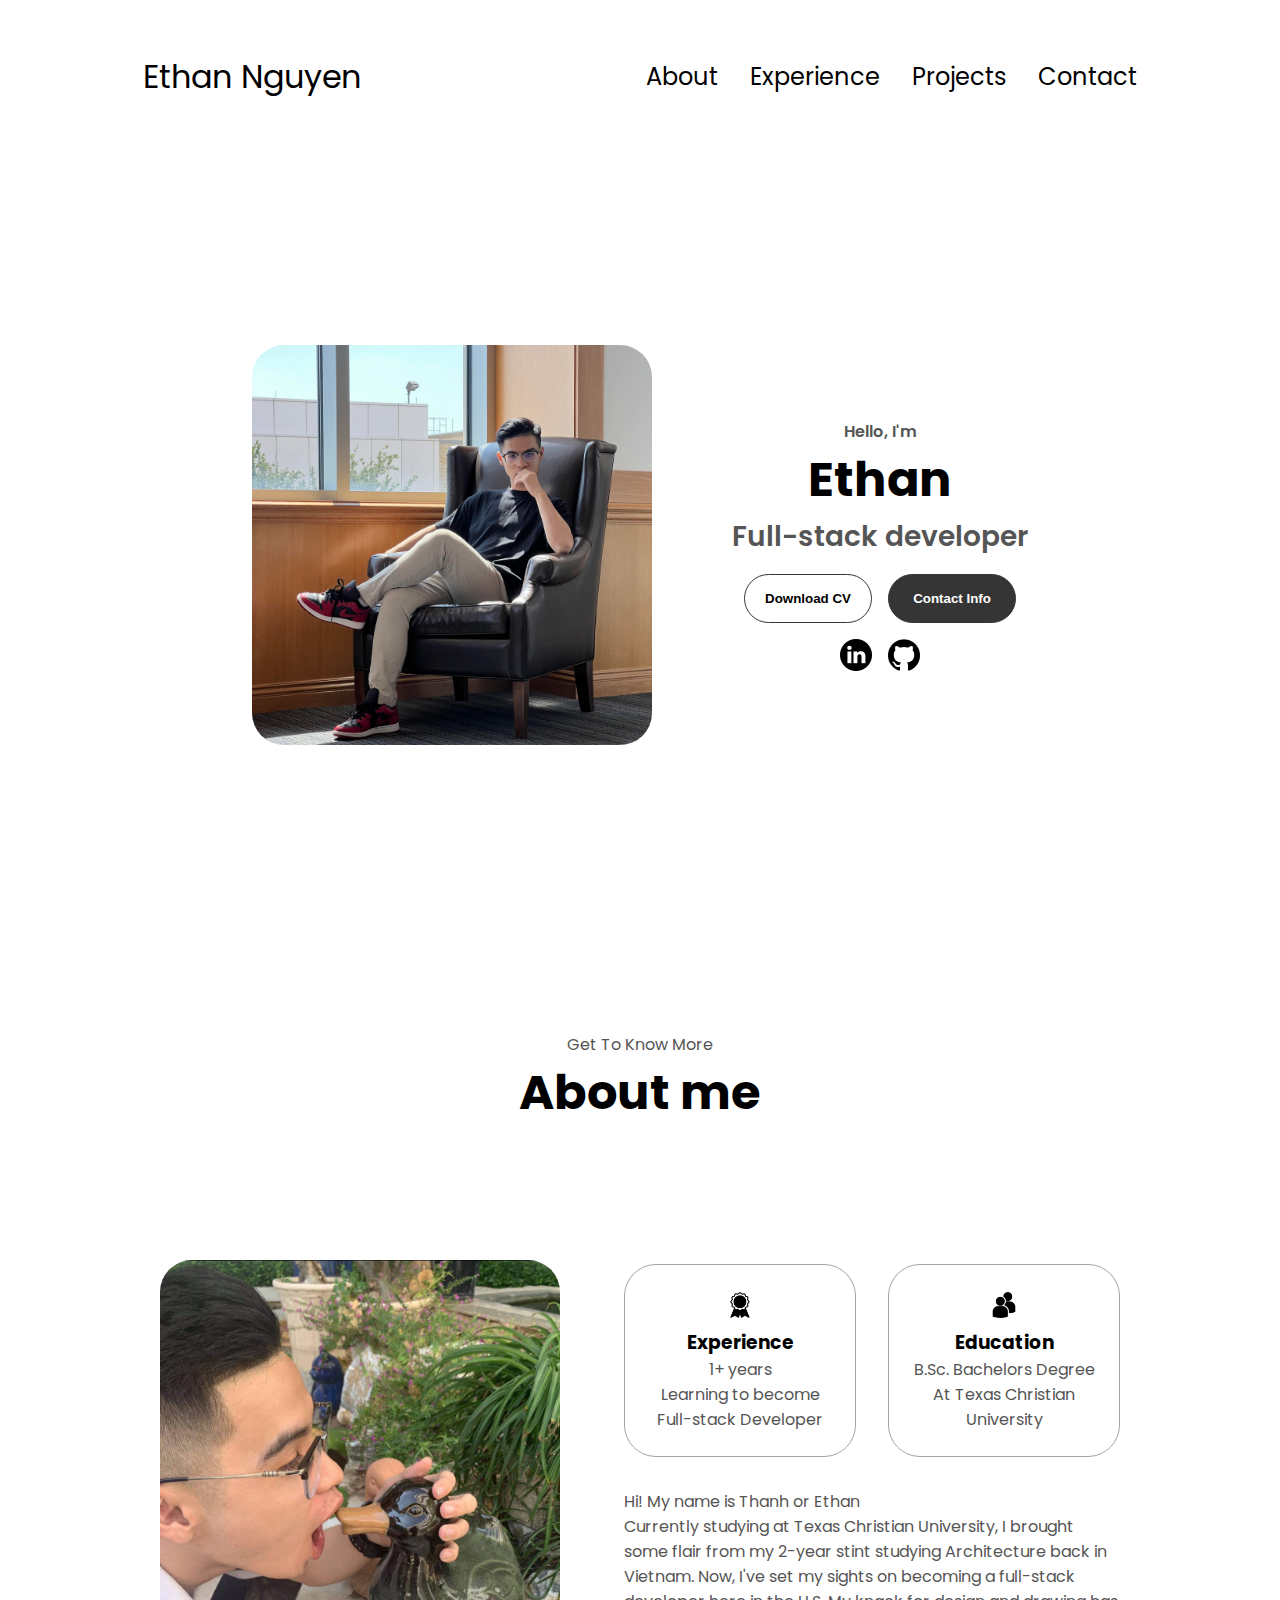
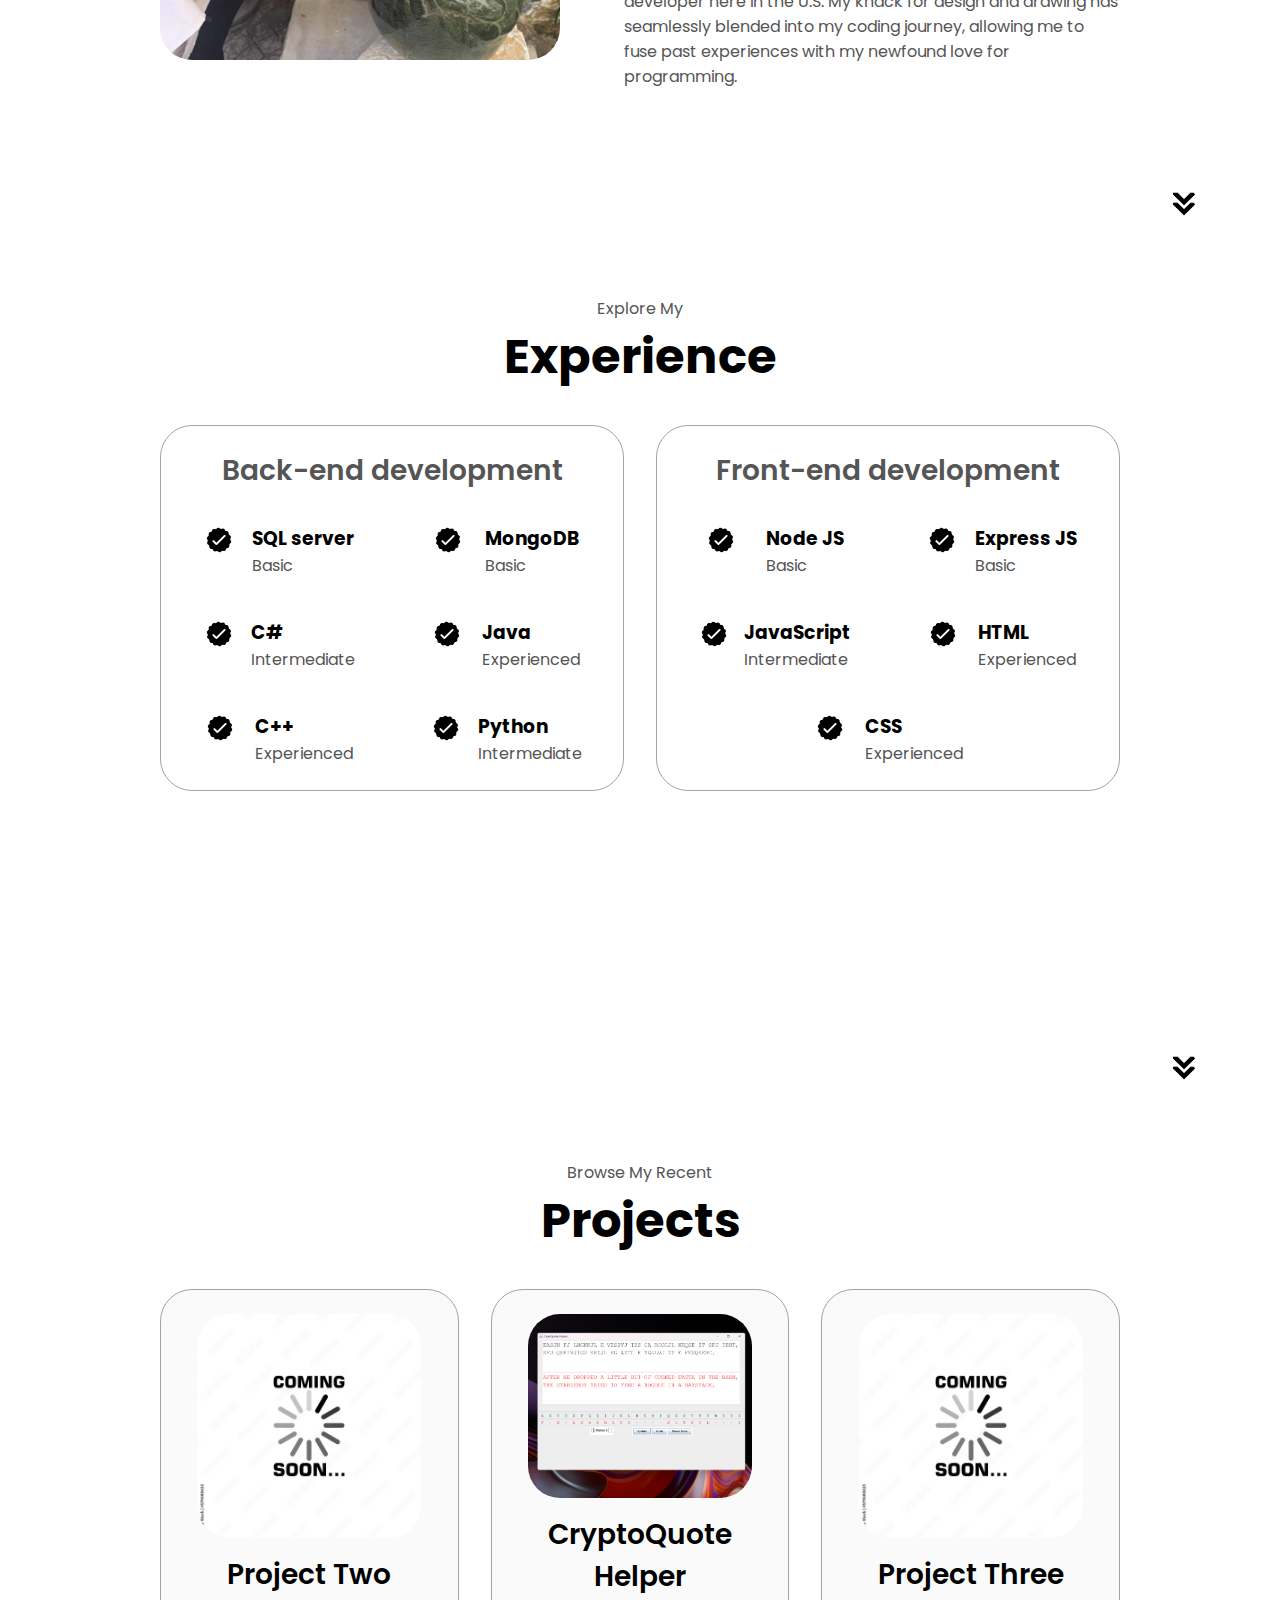
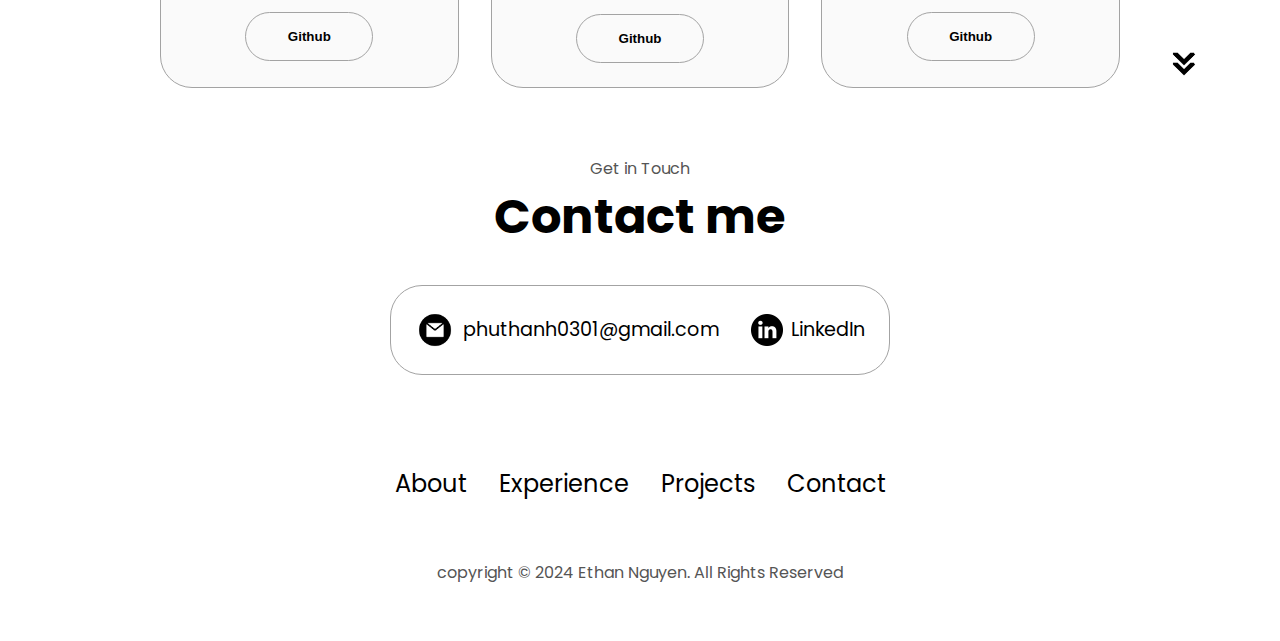
==== index.html @ 24b94f3e "content changed" ====
<!DOCTYPE html>
<html lang="en">
<head>
    <meta charset="UTF-8">
    <meta name="viewport" content="width=device-width, initial-scale=1.0">
    <title>Ethan World</title>
    <link rel="stylesheet" href="des.css">
    <link rel="stylesheet" href="mediaqueries.css">
</head>
<body>
    <nav id="desktop-nav">
        <div class="logo">Ethan Nguyen</div>
        <div>
            <ul class="nav-links">
                <li><a href="#about">About</a></li>
                <li><a href="#experience">Experience</a></li>
                <li><a href="#projects">Projects</a></li>
                <li><a href="#contact">Contact</a></li>
            </ul>
        </div>
    </nav>
    <nav id="hamburger-nav">
        <div class="logo">Ethan Nguyen</div>
        <div class="hamburger-menu">
            <div class="hamburger-icon" onclick="toggleMenu()">
                <span></span>
                <span></span>
                <span></span>
            </div>
            <div class="menu-links">
                <li><a href="#about" onclick="toggleMenu()">About</a></li>
                <li><a href="#experience" onclick="toggleMenu()">Experience</a></li>
                <li><a href="#projects" onclick="toggleMenu()">Projects</a></li>
                <li><a href="#contact" onclick="toggleMenu()">Contact</a></li>
            </div>
        </div>
    </nav>
    <section id="profile">
        <div class="section__pic-container">
            <img src="./assets/ethancool.jpg" alt="profile pic" class="about-pic">
        </div>
        <div class="section__text">
            <p class="section__text__p1">Hello, I'm</p>
            <h1 class="title">Ethan</h1>
            <p class="section__text__p2">Full-stack developer</p>
            <div class="btn-container">
                <button class="btn btn-color-2" onclick="window.open('./assets/Resume_Ethan Nguyen.pdf')">Download CV</button>
                <button class="btn btn-color-1" onclick="location.href='#contact'">Contact Info</button>
            </div>
            <div id="socials-container">
                <img src="./assets/linkedin.png" alt="My LinkedIn profile"
                class="icon" onclick="location.href='https://www.linkedin.com/in/ethan-nguyen-1213231b3/'">
                <img src="./assets/github.png" alt="My Github profile"
                class="icon" onclick="location.href='https://github.com/phuthanh03012003'">
            </div>
        </div>
    </section>
    <section id="about">
        <p class="section__text__p1">Get To Know More</p>
        <h1 class="title">About me</h1>
        <div class="section-container">
            <div class="section__pic-container">
                <img src="./assets/avatar.jpg" alt="Profile picture " class="about-pic">
            </div>
            <div class="about-details-container">
                <div class="about-containers">
                    <div class="details-container">
                        <img src="./assets/experience.png" alt="Experience icon" class="icon">
                        <h3>Experience</h3>
                        <p>1+ years<br>Learning to become Full-stack Developer</p>
                    </div>
                    <div class="details-container">
                        <img src="./assets/education.png" alt="Education icon" class="icon">
                        <h3>Education</h3>
                        <p>B.Sc. Bachelors Degree<br>At Texas Christian University</p>
                    </div>
                </div>
                <div class="text-container">
                    <p>Hi! My name is Thanh or Ethan<br>
                    Currently studying at Texas Christian University, I brought some flair from my 2-year stint studying Architecture back in Vietnam. Now, I've set my sights on becoming a full-stack developer here in the U.S. My knack for design and drawing has seamlessly blended into my coding journey, allowing me to fuse past experiences with my newfound love for programming.
                    </p>
                </div>
            </div>
        </div>
        <img src="./assets/arrow.png" 
        alt="Arrow icon" 
        class="icon arrow" onclick="location.href='#experience'">
        
    </section>
    <section id="experience">
        <p class="section__text__p1">Explore My</p>
        <h1 class="title">Experience</h1>
        <div class="experience-details-container">
            <div class="about-containers">
                <div class="details-container">
                    <h2 class="experience-sub-title"> Back-end development</h2>
                    <div class="article-container">
                        <article>
                            <img src="./assets/checkmark.png" alt="experience icon" class="icon">
                            <div>
                                <h3>SQL server</h3>
                                <p>Basic</p>
                            </div>
                        </article>
                        <article>
                            <img src="./assets/checkmark.png" alt="experience icon" class="icon">
                            <div>
                                <h3>MongoDB</h3>
                                <p>Basic</p>
                            </div>
                        </article>
                        <article>
                            <img src="./assets/checkmark.png" alt="experience icon" class="icon">
                            <div>
                                <h3>C#</h3>
                                <p>Intermediate</p>
                            </div>
                        </article>
                        <article>
                            <img src="./assets/checkmark.png" alt="experience icon" class="icon">
                            <div>
                                <h3>Java</h3>
                                <p>Experienced</p>
                            </div>
                        </article>
                        <article>
                            <img src="./assets/checkmark.png" alt="experience icon" class="icon">
                            <div>
                                <h3>C++</h3>
                                <p>Experienced</p>
                            </div>
                        </article>
                        <article>
                            <img src="./assets/checkmark.png" alt="experience icon" class="icon">
                            <div>
                                <h3>Python</h3>
                                <p>Intermediate</p>
                            </div>
                        </article>
                    </div>
                </div>
                <div class="details-container">
                    <h2 class="experience-sub-title"> Front-end development</h2>
                    <div class="article-container">                        
                        <article>
                            <img src="./assets/checkmark.png" alt="experience icon" class="icon">
                            <div>
                                <h3>Node JS</h3>
                                <p>Basic</p>
                            </div>
                        </article>
                        <article>
                            <img src="./assets/checkmark.png" alt="experience icon" class="icon">
                            <div>
                                <h3>Express JS</h3>
                                <p>Basic</p>
                            </div>
                        </article>
                        <article>
                            <img src="./assets/checkmark.png" alt="experience icon" class="icon">
                            <div>
                                <h3>JavaScript</h3>
                                <p>Intermediate</p>
                            </div>
                        </article>
                        <article>
                            <img src="./assets/checkmark.png" alt="experience icon" class="icon">
                            <div>
                                <h3>HTML</h3>
                                <p>Experienced</p>
                            </div>
                        </article>
                        <article>
                            <img src="./assets/checkmark.png" alt="experience icon" class="icon">
                            <div>
                                <h3>CSS</h3>
                                <p>Experienced</p>
                            </div>
                        </article>
                    </div>
                </div>
            </div>
        </div>
        <img src="./assets/arrow.png" 
        alt="Arrow icon" 
        class="icon arrow" onclick="location.href='#projects'">
    </section>
    <section id="projects">
        <p class="section__text__p1">Browse My Recent</p>
        <h1 class="title">Projects</h1>
        <div class="experience-details-container">
            <div class="about-containers">
            <div class="details-container color-container">
                <div class="article-container">
                    <img src="./assets/1000_F_579688625_xupcSLUlIlmZ90lQx4LrzYErRk0oNnOc.jpg" alt="project-1" class="project-img">
                </div>
                <h2 class="experience-sub-title project-title">Project Two</h2>
                <div class="btn-container">
                    <button class="btn btn-color-2 project-btn" onclick="location.href='https://github.com'">Github</button>
                </div>
            </div>
            <div class="details-container color-container">
                <div class="article-container">
                    <img src="./assets/crypt.png" alt="project-2" class="project-img">
                </div>
                <h2 class="experience-sub-title project-title">CryptoQuote Helper</h2>
                <div class="btn-container">
                    <button class="btn btn-color-2 project-btn" onclick="location.href='https://github.com/phuthanh03012003/CryptoQuote-Helper'">Github</button>
                </div>
            </div>
            <div class="details-container color-container">
                <div class="article-container">
                    <img src="./assets/1000_F_579688625_xupcSLUlIlmZ90lQx4LrzYErRk0oNnOc.jpg" alt="project-3" class="project-img">
                </div>
                <h2 class="experience-sub-title project-title">Project Three</h2>
                <div class="btn-container">
                    <button class="btn btn-color-2 project-btn" onclick="location.href='https://github.com'">Github</button>
                </div>
            </div>
        </div>
        </div>
        <img src="./assets/arrow.png" 
        alt="Arrow icon" 
        class="icon arrow" onclick="location.href='#contact'">
    </section>
    <section id="contact">
        <p class="section__text__p1">Get in Touch</p>
        <h1 class="title">Contact me</h1>
        <div class="contact-info-upper-container">
            <div class="contact-info-container">
                <img src="./assets/email.png" alt="email icon" class="icon contact-icon email-icon">
                <p><a href="mailto:phuthanh0301@gmail.com">phuthanh0301@gmail.com</a></p>
            </div>
            <div class="contact-info-container">
                <img src="./assets/linkedin.png" alt="linkedin icon" class="icon contact-icon">
                <p><a href="https://www.linkedin.com/in/ethan-nguyen-1213231b3/">LinkedIn</a></p>
            </div>
        </div>
    </section>
    <footer>
        <nav>
            <div class="nav-links-container">
                <ul class="nav-links">
                    <li><a href="#about">About</a></li>
                    <li><a href="#experience">Experience</a></li>
                    <li><a href="#projects">Projects</a></li>
                    <li><a href="#contact">Contact</a></li>
                </ul>
            </div>
        </nav>
        <p>copyright &#169; 2024 Ethan Nguyen. All Rights Reserved</p>
    </footer>
    <script src="scriptU.js"></script>
</body>
---- des.css ----
@import url('https://fonts.googleapis.com/css2?family=Poppins:ital,wght@0,100;0,200;0,300;0,400;0,500;0,600;0,700;0,800;0,900;1,100;1,200;1,300;1,400;1,500;1,600;1,700;1,800;1,900&display=swap');


*{
    margin: 0;
    padding: 0;
}

body{
    font-family:"poppins",sans-serif ;
}

html{
    scroll-behavior: smooth;
}

p{
    color: rgb(85,85,85);
}

a,.btn{
    transition: all 300ms ease;
}

nav, 
.nav-links{
    display: flex;
}

nav{
    justify-content: space-around;
    align-items: center;
    height:17vh;

}

.nav-links{
    gap: 2rem;
    list-style: none;
    font-size: 1.5rem;
}

a{
    color: black;
    text-decoration: none;
    text-decoration-color: white;
}

a:hover{
    color: grey;
    text-decoration: underline;
    text-underline-offset: 1rem;
    text-decoration-color:rgb(81,81,81) ;
}

.logo{
    font-size: 2rem;
}

.logo:hover{
    cursor: default;
}
/*hamburger menu*/
#hamburger-nav {
  display: none;
}
  
.hamburger-menu {
  position: relative;
  display: inline-block;
}
  
.hamburger-icon {
  display: flex;
  flex-direction: column;
  justify-content: space-between;
  height: 24px;
  width: 30px;
  cursor: pointer;
}
  
.hamburger-icon span {
  width: 100%;
  height: 2px;
  background-color: black;
  transition: all 0.3 ease-in-out;
}
  
.menu-links {
  position: absolute;
  top: 100%;
  right: 0;
  background-color: white;
  width: fit-content;
  max-height: 0;
  overflow: hidden;
  transition: all 0.3 ease-in-out;
}
  
.menu-links a {
  display: block;
  padding: 10px;
  text-align: center;
  font-size: 1.5rem;
  color: black;
  text-decoration: none;
  transition: all 0.3 ease-in-out;
}
  
.menu-links li {
  list-style: none;
}
  
.menu-links.open {
  max-height: 300px;
}
  
.hamburger-icon.open span:first-child {
  transform: rotate(45deg) translate(10px, 5px);
}
  
.hamburger-icon.open span:nth-child(2) {
  opacity: 0;
}
  
.hamburger-icon.open span:last-child {
  transform: rotate(-45deg) translate(10px, -5px);
}
  
.hamburger-icon span:first-child {
  transform: none;
}
  
.hamburger-icon span:first-child {
  opacity: 1;
}
  
.hamburger-icon span:first-child {
  transform: none;
}

/* Sections */

section {
  padding-top: 4vh;
  height: 96vh;
  margin: 0 10rem;
  box-sizing: border-box;
  min-height: fit-content;
}

.section-container {
  display: flex;
}

/* PROFILE SECTION */

#profile {
  display: flex;
  justify-content: center;
  gap: 5rem;
  height: 80vh;
}

.section__pic-container {
  display: flex;
  height: 400px;
  width: 400px;
  margin: auto 0;
}

.section__text {
  align-self: center;
  text-align: center;
}

.section__text p {
  font-weight: 600;
}

.section__text__p1 {
  text-align: center;
}

.section__text__p2 {
  font-size: 1.75rem;
  margin-bottom: 1rem;
}

.title {
  font-size: 3rem;
  text-align: center;
}

#socials-container {
  display: flex;
  justify-content: center;
  margin-top: 1rem;
  gap: 1rem;
}

/* ICONS */

.icon {
  cursor: pointer;
  height: 2rem;
}

/* Button */
.btn-container{
  display: flex;
  justify-content: center;
  gap:1rem;
}

.btn{
  font-weight: 600;
  transition: all 300ms ease;
  padding: 1rem;
  width: 8rem;
  border-radius: 2rem;
}

.btn-color-1,.btn-color-2{
  border: rgb(53,53,53) 0.1rem solid;
  
}
 
.btn-color-1:hover,.btn-color-2:hover{
  cursor: pointer;
}

.btn-color-1,.btn-color-2:hover{
  background:rgb(53,53,53) ;
  color: white;
}

.btn-color-1:hover{
  background: rgb(0,0,0);
}

.btn-color-2{
  background: none;
}

.btn-color-2:hover{
  border: rgb(255,255,255) 0.1rem solid;
}

.btn-container{
  gap: 1rem;
}
/* About section */

#about{
  position: relative;
}

.about-containers{
  gap:2rem;
  margin-bottom: 2rem;
  margin-top: 2rem;
}

.about-details-container{
  justify-content: center;
  flex-direction: column;
}

.about-containers, 
.about-details-container{
  display: flex;
}

.about-pic{
  border-radius: 2rem;
}

.arrow{
  position: absolute;
  right:-5rem;
  bottom: 2.5rem;
}

.details-container{
  padding: 1.5rem;
  flex:1;
  background: white;
  border-radius: 2rem;
  border: rgb(53,53,53) 0.1rem solid;
  border-color: rgb(163,163,163);
  text-align: center;
}

.section-container{
  gap:4rem;
  height: 80%;
}

.section__pic-container{
  height: 400px;
  width: 400px;
  margin: auto 0;
}

/* Experience section */

#experience{
  position: relative;
}

.experience-sub-title{
  color: rgb(85,85,85);
  font-weight: 600;
  font-size: 1.75rem;
  margin-bottom: 2rem;
}

.experience-details-container{
  display: flex;
  justify-content: center;
  flex-direction: column;
}

.article-container{
  display: flex;
  text-align: initial;
  flex-wrap: wrap;
  flex-direction: row;
  gap:2.5rem;
  justify-content: space-around;
}

article{
  display: flex;
  width: 10rem;
  justify-content: space-around;
  gap: 0.5rem;
}

article .icon{
  cursor: default;
}

/* Project section */

#projects{
  position: relative;
}

.color-container{
  border-color: rgb(163,163,163);
  background: rgb(250,250,250);
}

.project-img{
  border-radius: 2rem;
  width: 90%;
  height: 90%;
}

.project-title{
  margin: 1rem;
  color: black;
}

.project-btn{
  color: black;
  border-color: rgb(163,163,163);
}

/* Contact */
#contact{
  display: flex;
  justify-content: center;
  flex-direction: column;
  height: 70vh;
}

.contact-info-upper-container{
  display: flex;
  justify-content: center;
  border-radius: 2rem;
  border: rgb(53,53,53) 0.1rem solid;
  border-color: rgb(163,163,163);
  background:(250,250,250);
  margin: 2rem auto;
  padding: 0.5rem;
}

.contact-info-container{
  display: flex;
  align-items: center;
  justify-content: center;
  gap:0.5rem;
  margin: 1rem;
}

.contact-info-container p{
  font-size: larger;
}

.contact-icon{
  cursor: default;
  height: 2rem;
}

.email-icon{
  height: 2.5rem;
}

/* Footer */

footer{
  height: 26vh;
  margin: 0 1rem;
}

footer p{
  text-align: center;
}
---- mediaqueries.css ----
@media screen and (max-width: 1400px) {
    #profile {
      height: 83vh;
      margin-bottom: 6rem;
    }
    .about-containers {
      flex-wrap: wrap;
    }
    #contact,
    #projects {
      height: fit-content;
    }
  }
  
  @media screen and (max-width: 1200px) {
    #desktop-nav {
      display: none;
    }
    #hamburger-nav {
      display: flex;
    }
    #experience,
    .experience-details-container {
      margin-top: 2rem;
    }
    #profile,
    .section-container {
      display: block;
    }
    .arrow {
      display: none;
    }
    section,
    .section-container {
      height: fit-content;
    }
    section {
      margin: 0 5%;
    }
    .section__pic-container {
      width: 275px;
      height: 275px;
      margin: 0 auto 2rem;
    }
    .about-containers {
      margin-top: 0;
    }
  }
  
  @media screen and (max-width: 600px) {
    #contact,
    footer {
      height: 40vh;
    }
    #profile {
      height: 83vh;
      margin-bottom: 0;
    }
    article {
      font-size: 1rem;
    }
    footer nav {
      height: fit-content;
      margin-bottom: 2rem;
    }
    .about-containers,
    .contact-info-upper-container,
    .btn-container {
      flex-wrap: wrap;
    }
    .contact-info-container {
      margin: 0;
    }
    .contact-info-container p,
    .nav-links li a {
      font-size: 1rem;
    }
    .experience-sub-title {
      font-size: 1.25rem;
    }
    .logo {
      font-size: 1.5rem;
    }
    .nav-links {
      flex-direction: column;
      gap: 0.5rem;
      text-align: center;
    }
    .section__pic-container {
      width: auto;
      height: 46vw;
      justify-content: center;
    }
    .section__text__p2 {
      font-size: 1.25rem;
    }
    .title {
      font-size: 2rem;
    }
    .text-container {
      text-align: justify;
    }
  }
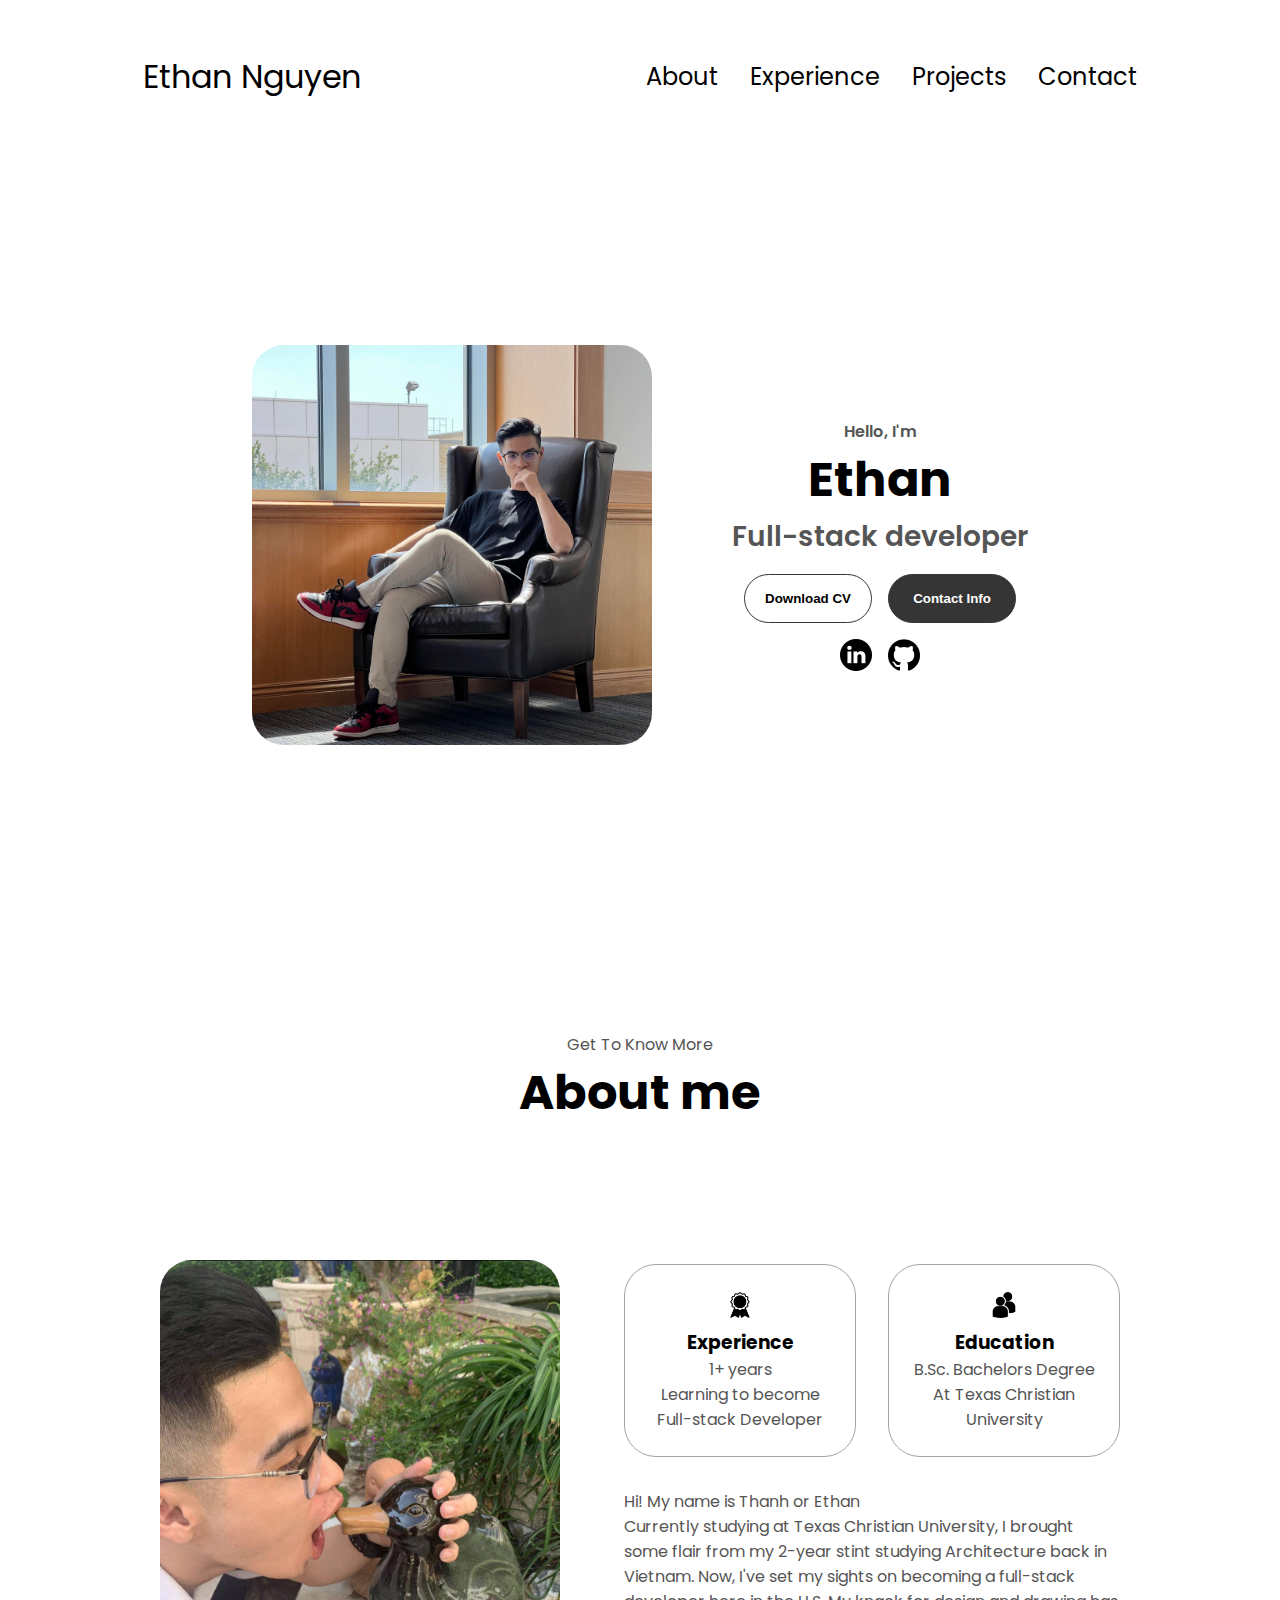
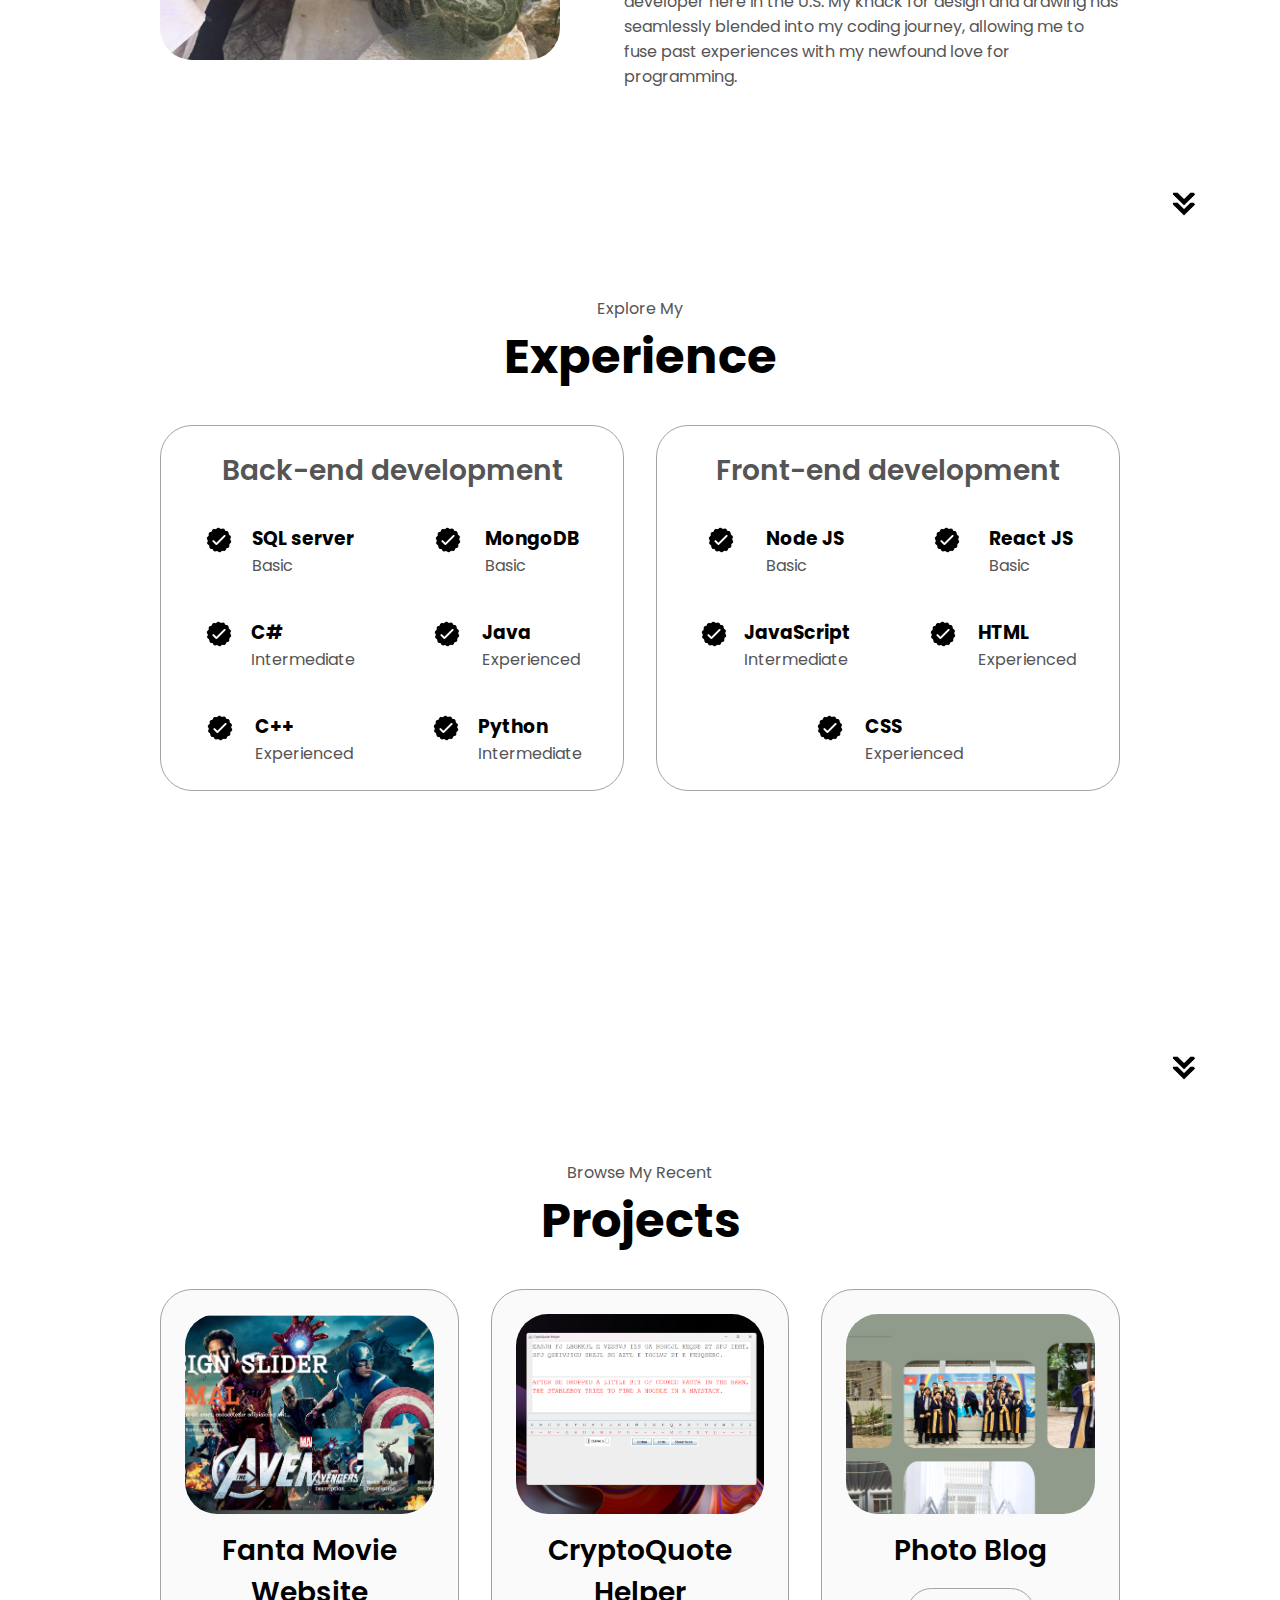
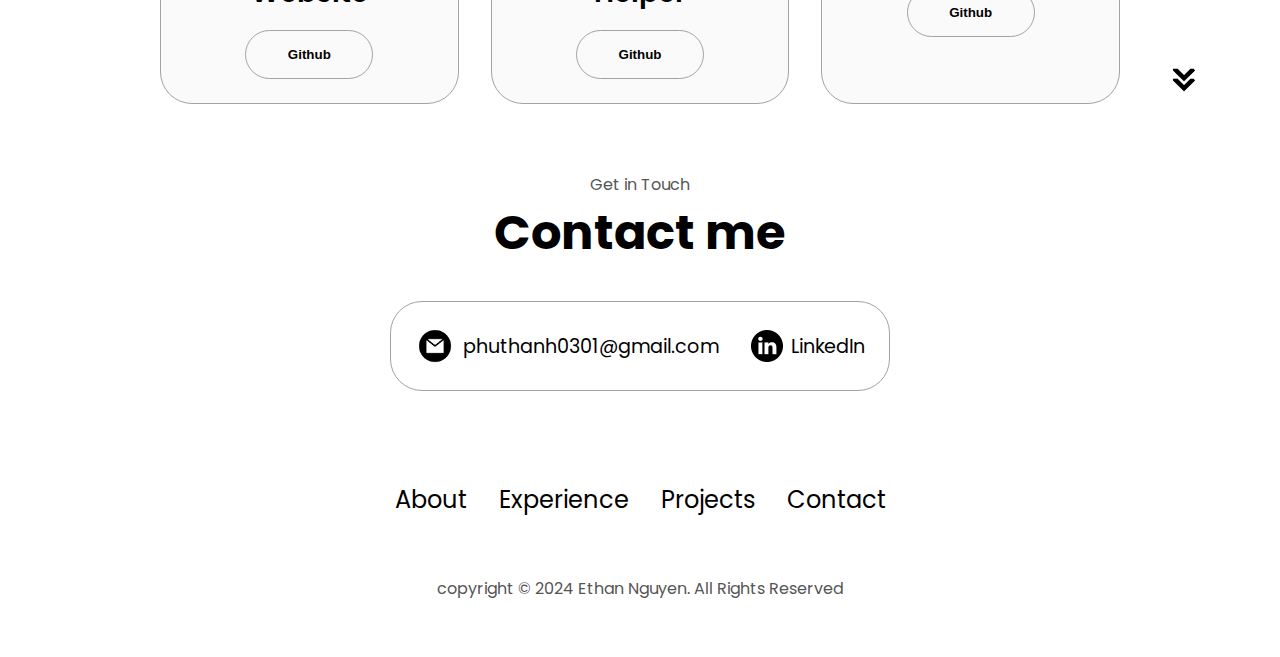
==== commit 92d2a1ba: "update project" ====
--- a/index.html
+++ b/index.html
@@ -44,7 +44,7 @@
             <h1 class="title">Ethan</h1>
             <p class="section__text__p2">Full-stack developer</p>
             <div class="btn-container">
-                <button class="btn btn-color-2" onclick="window.open('./assets/Resume_Ethan Nguyen.pdf')">Download CV</button>
+                <button class="btn btn-color-2" onclick="window.open('./assets/Ethan-resume2024(1.1).pdf')">Download CV</button>
                 <button class="btn btn-color-1" onclick="location.href='#contact'">Contact Info</button>
             </div>
             <div id="socials-container">
@@ -152,7 +152,7 @@
                         <article>
                             <img src="./assets/checkmark.png" alt="experience icon" class="icon">
                             <div>
-                                <h3>Express JS</h3>
+                                <h3>React JS</h3>
                                 <p>Basic</p>
                             </div>
                         </article>
@@ -192,11 +192,11 @@
             <div class="about-containers">
             <div class="details-container color-container">
                 <div class="article-container">
-                    <img src="./assets/1000_F_579688625_xupcSLUlIlmZ90lQx4LrzYErRk0oNnOc.jpg" alt="project-1" class="project-img">
-                </div>
-                <h2 class="experience-sub-title project-title">Project Two</h2>
+                    <img src="./assets/fan.png" alt="project-1" class="project-img">
+                </div>
+                <h2 class="experience-sub-title project-title">Fanta Movie Website</h2>
                 <div class="btn-container">
-                    <button class="btn btn-color-2 project-btn" onclick="location.href='https://github.com'">Github</button>
+                    <button class="btn btn-color-2 project-btn" onclick="location.href='https://github.com/HuyLemm/Fanta'">Github</button>
                 </div>
             </div>
             <div class="details-container color-container">
@@ -210,11 +210,11 @@
             </div>
             <div class="details-container color-container">
                 <div class="article-container">
-                    <img src="./assets/1000_F_579688625_xupcSLUlIlmZ90lQx4LrzYErRk0oNnOc.jpg" alt="project-3" class="project-img">
-                </div>
-                <h2 class="experience-sub-title project-title">Project Three</h2>
+                    <img src="./assets/photo.png" alt="project-3" class="project-img">
+                </div>
+                <h2 class="experience-sub-title project-title">Photo Blog</h2>
                 <div class="btn-container">
-                    <button class="btn btn-color-2 project-btn" onclick="location.href='https://github.com'">Github</button>
+                    <button class="btn btn-color-2 project-btn" onclick="location.href='https://github.com/phuthanh03012003/Photo'">Github</button>
                 </div>
             </div>
         </div>
--- a/des.css
+++ b/des.css
@@ -83,7 +83,7 @@
   width: 100%;
   height: 2px;
   background-color: black;
-  transition: all 0.3 ease-in-out;
+  transition: all 0.3 ease-in-out !important;
 }
   
 .menu-links {
@@ -353,10 +353,11 @@
   background: rgb(250,250,250);
 }
 
-.project-img{
+.project-img {
+  width: 100%;
+  height: 200px; 
+  object-fit: cover; 
   border-radius: 2rem;
-  width: 90%;
-  height: 90%;
 }
 
 .project-title{
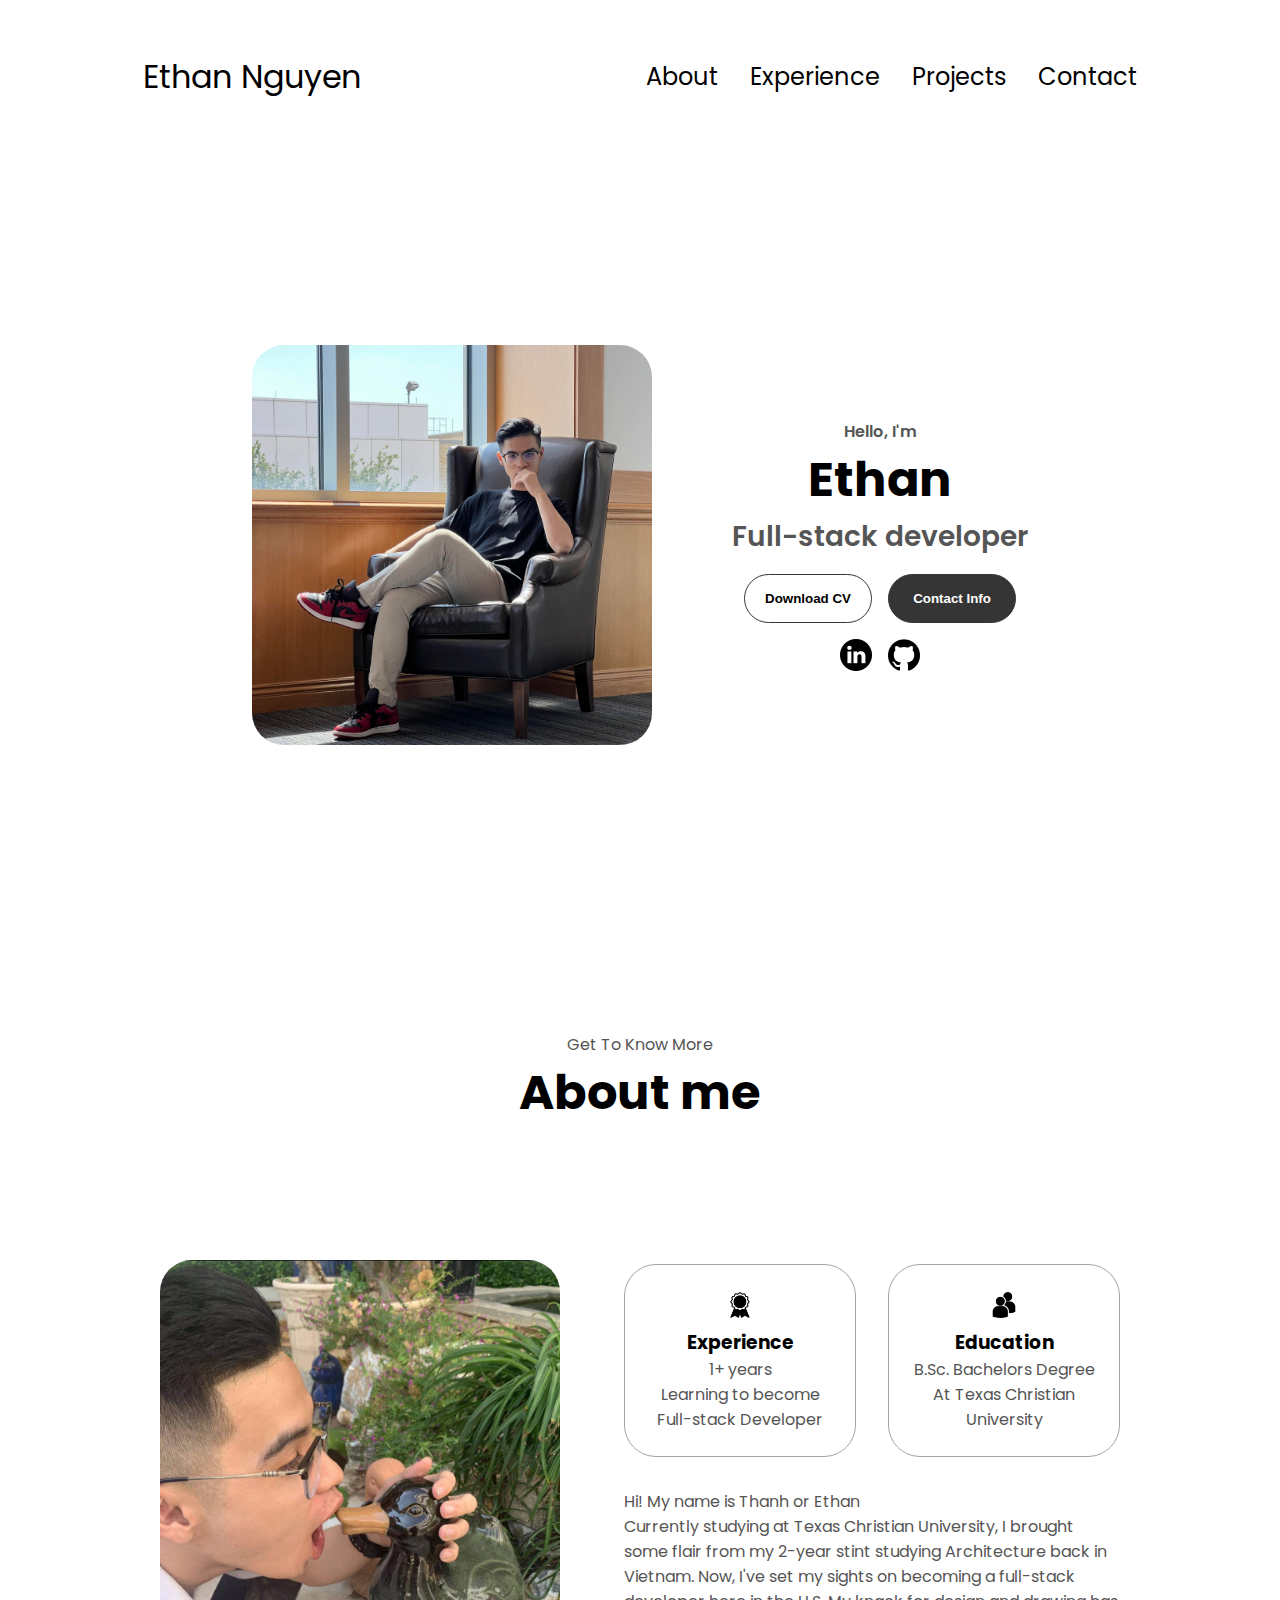
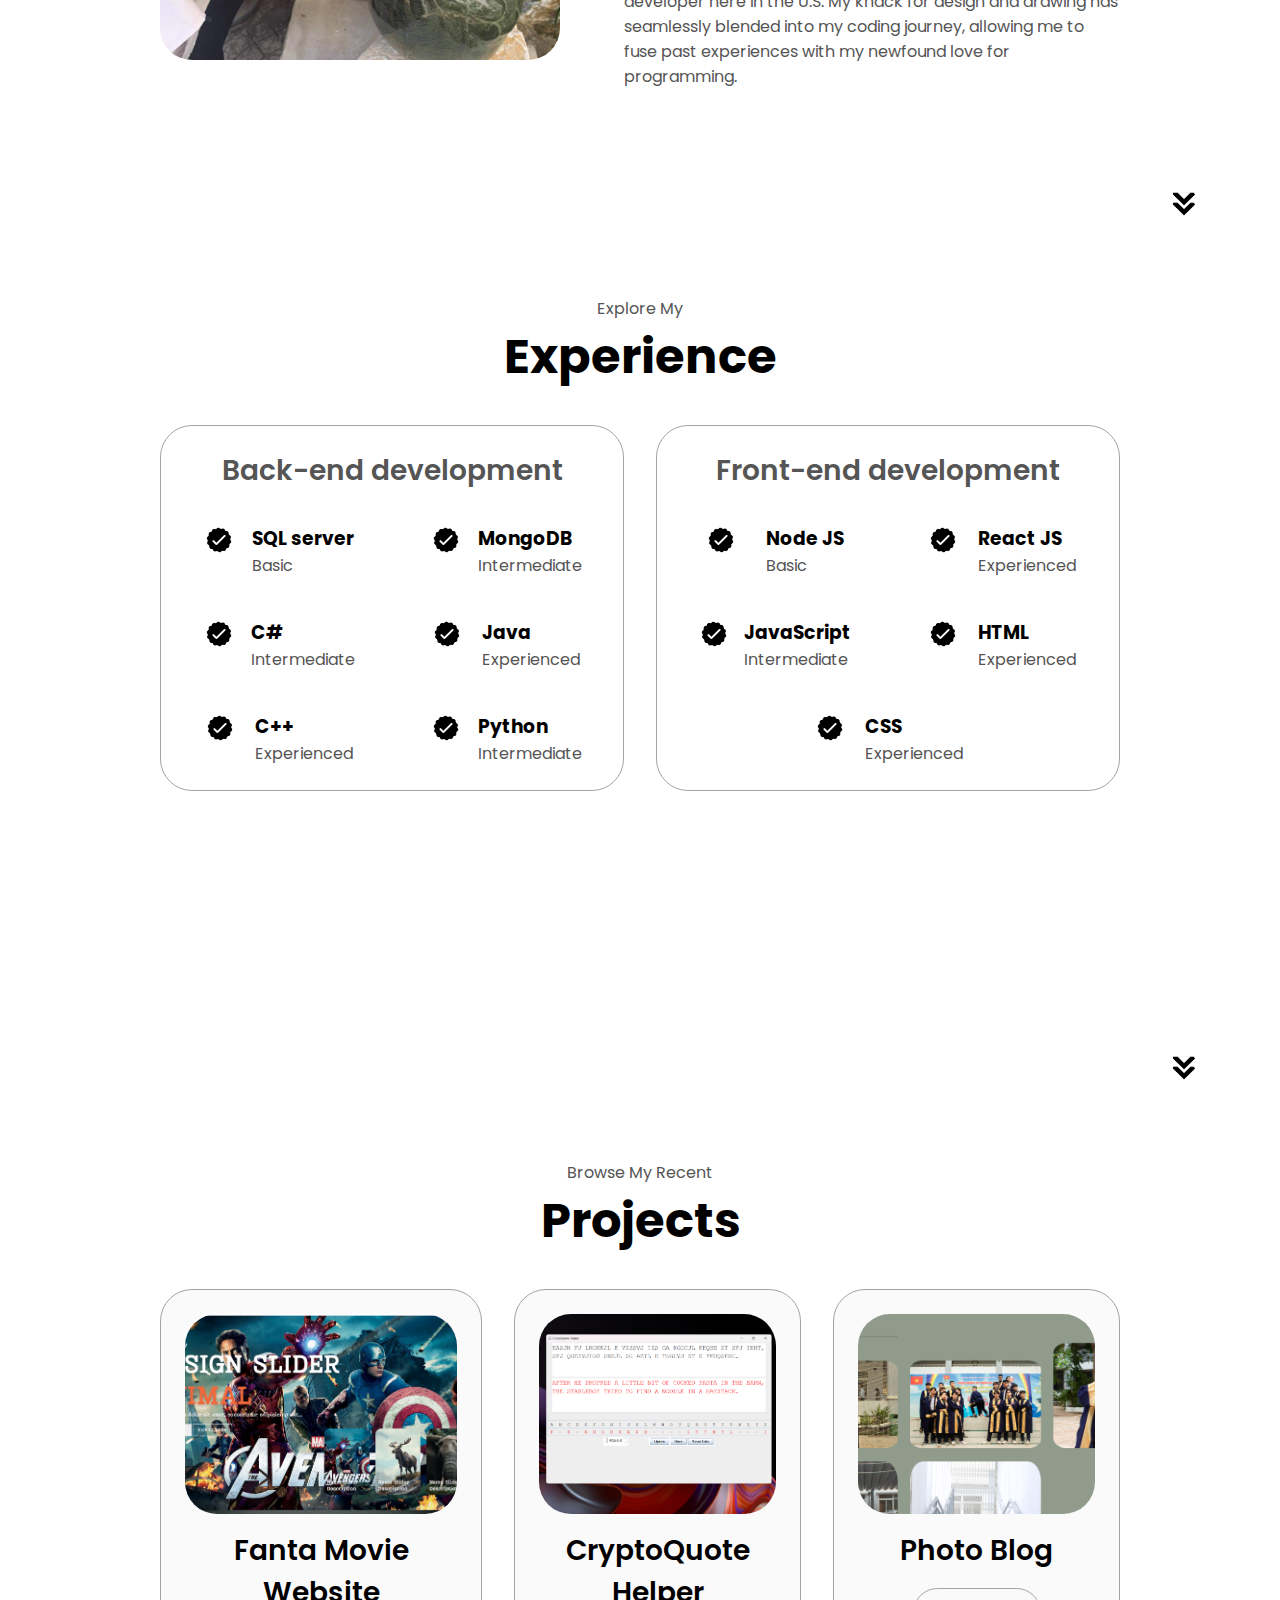
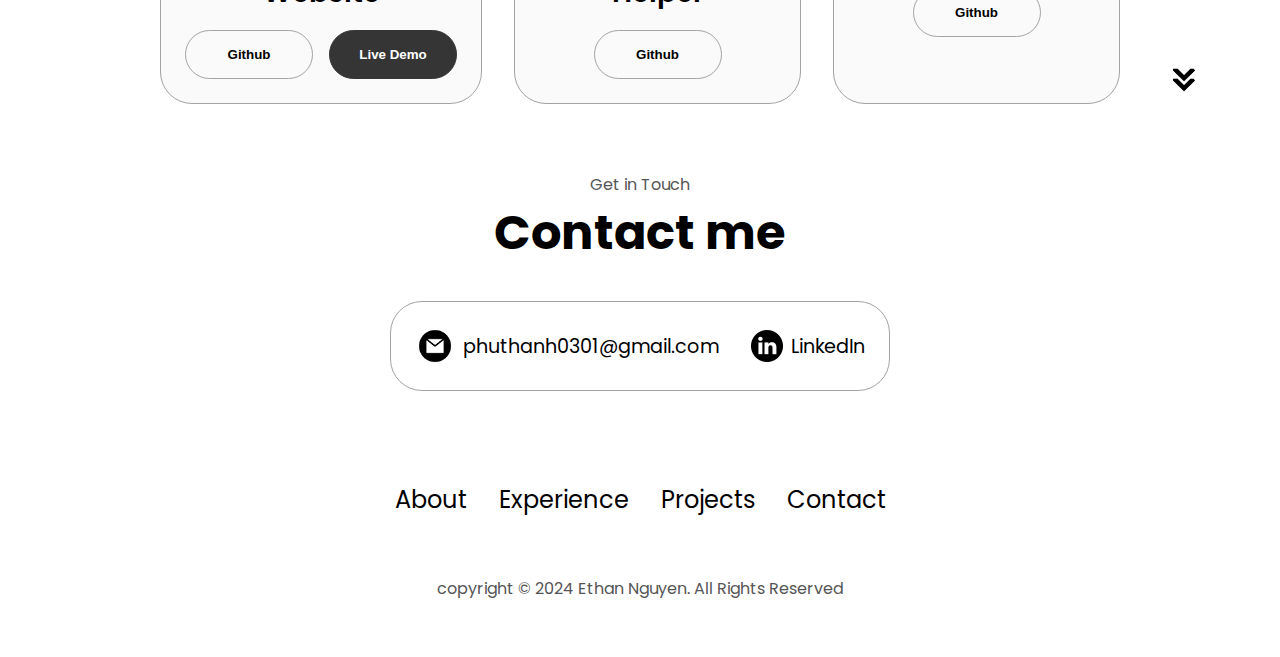
==== commit 4fb29a88: "Update" ====
--- a/index.html
+++ b/index.html
@@ -106,7 +106,7 @@
                             <img src="./assets/checkmark.png" alt="experience icon" class="icon">
                             <div>
                                 <h3>MongoDB</h3>
-                                <p>Basic</p>
+                                <p>Intermediate</p>
                             </div>
                         </article>
                         <article>
@@ -153,7 +153,7 @@
                             <img src="./assets/checkmark.png" alt="experience icon" class="icon">
                             <div>
                                 <h3>React JS</h3>
-                                <p>Basic</p>
+                                <p>Experienced</p>
                             </div>
                         </article>
                         <article>
@@ -197,6 +197,7 @@
                 <h2 class="experience-sub-title project-title">Fanta Movie Website</h2>
                 <div class="btn-container">
                     <button class="btn btn-color-2 project-btn" onclick="location.href='https://github.com/HuyLemm/Fanta'">Github</button>
+                    <button class="btn btn-color-1" onclick="location.href='https://github.com/HuyLemm/Fanta'">Live Demo</button>
                 </div>
             </div>
             <div class="details-container color-container">
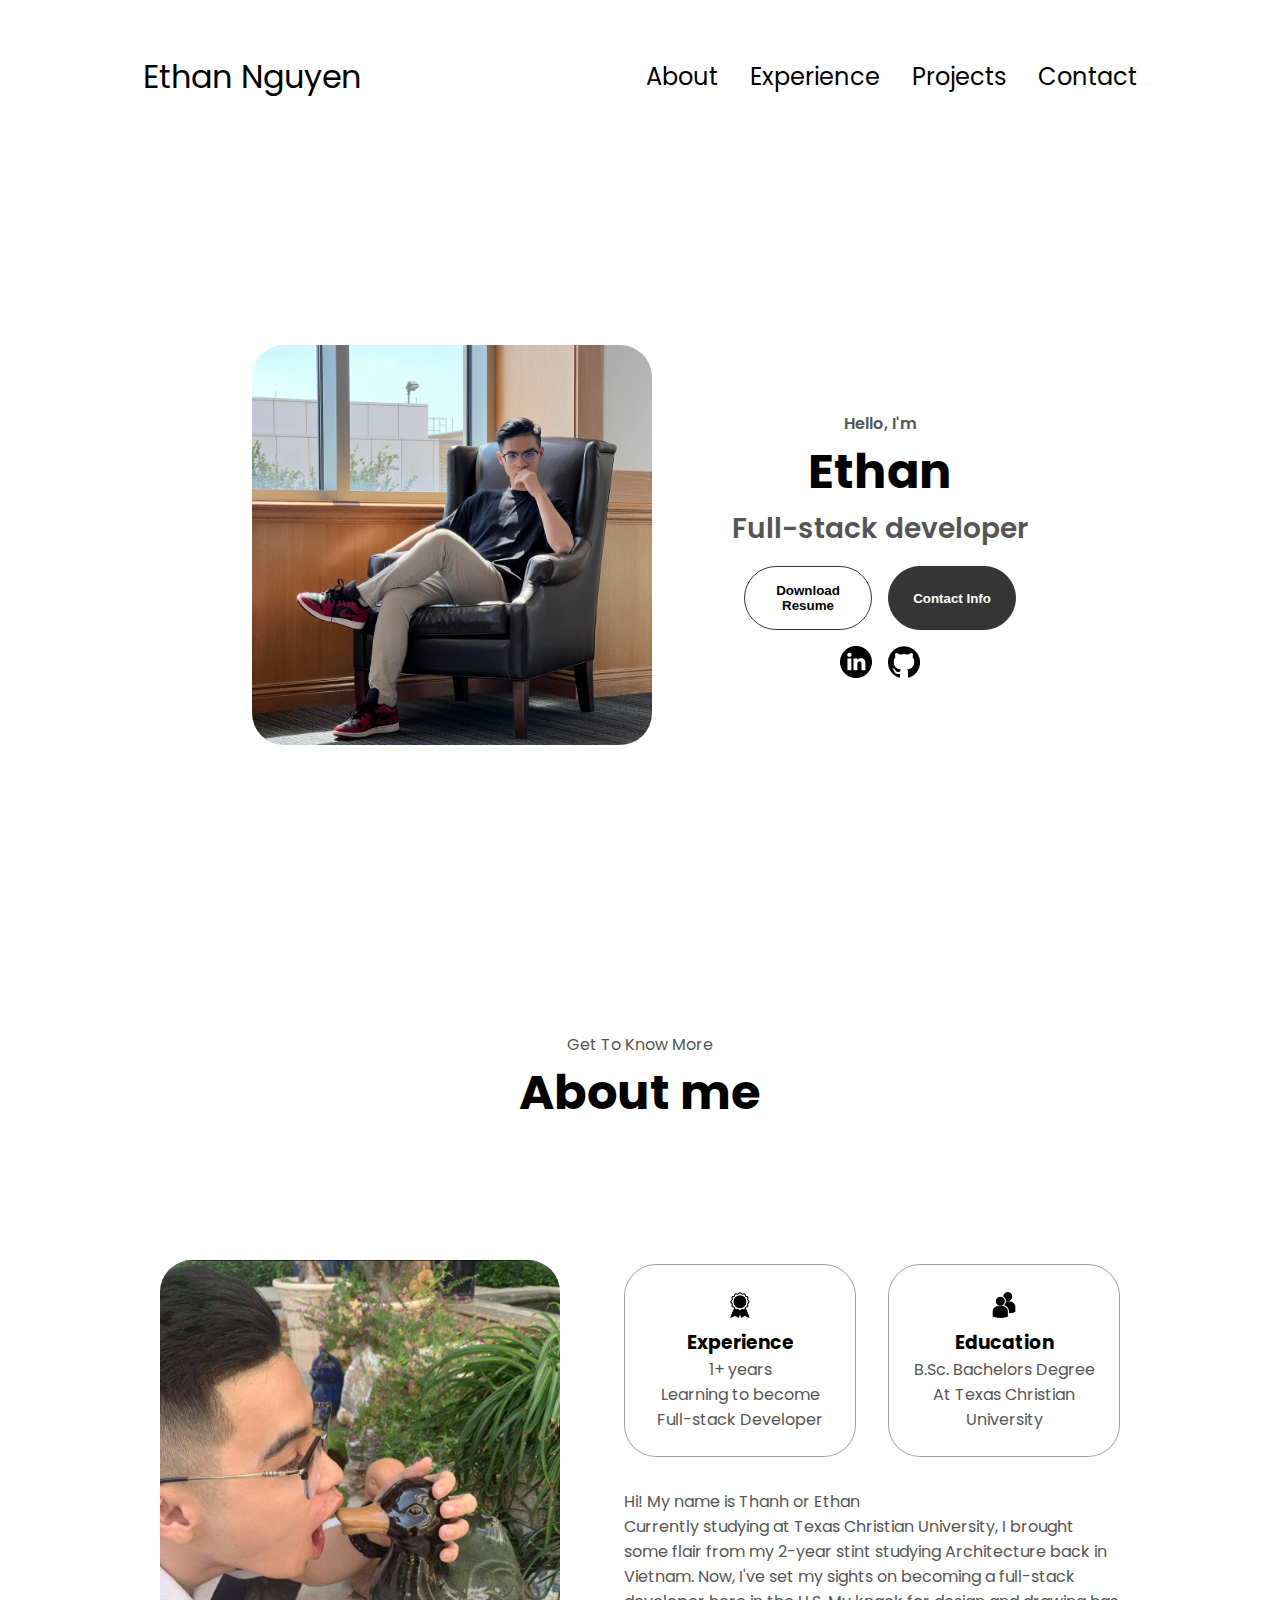
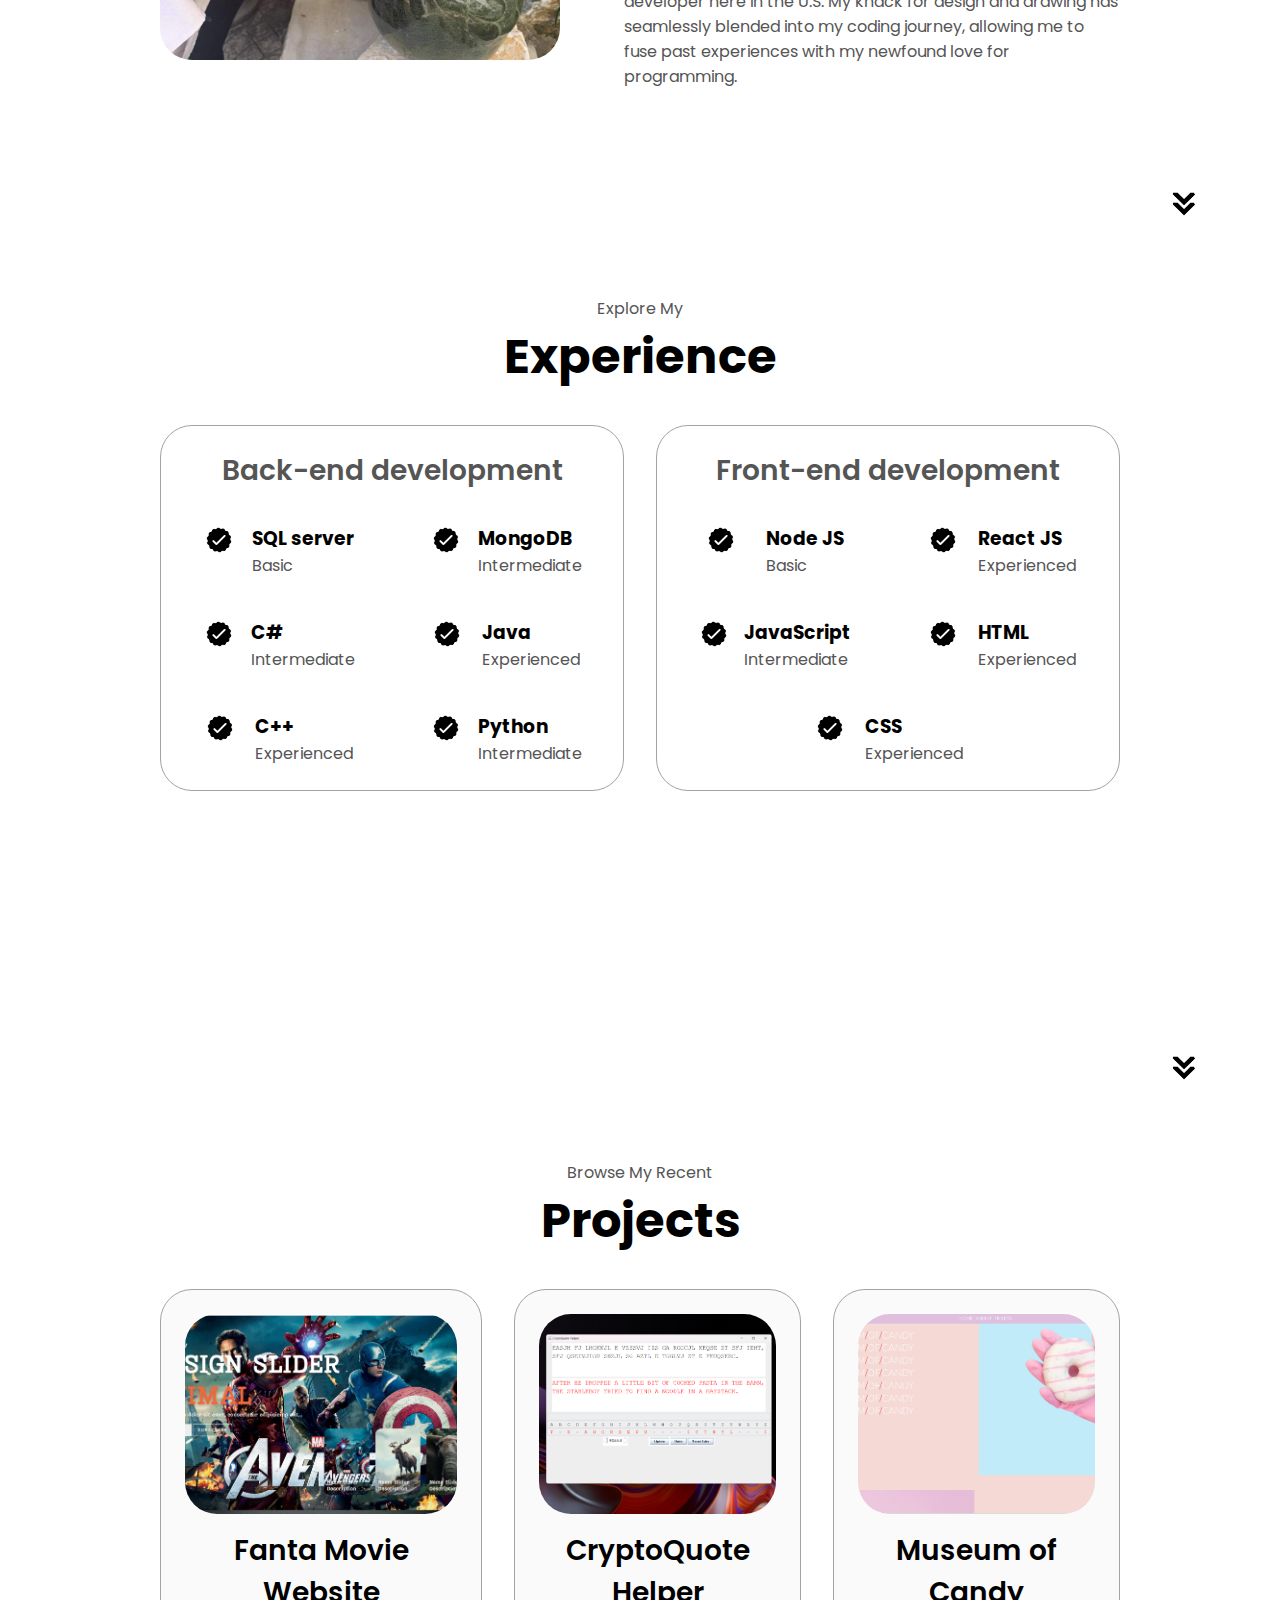
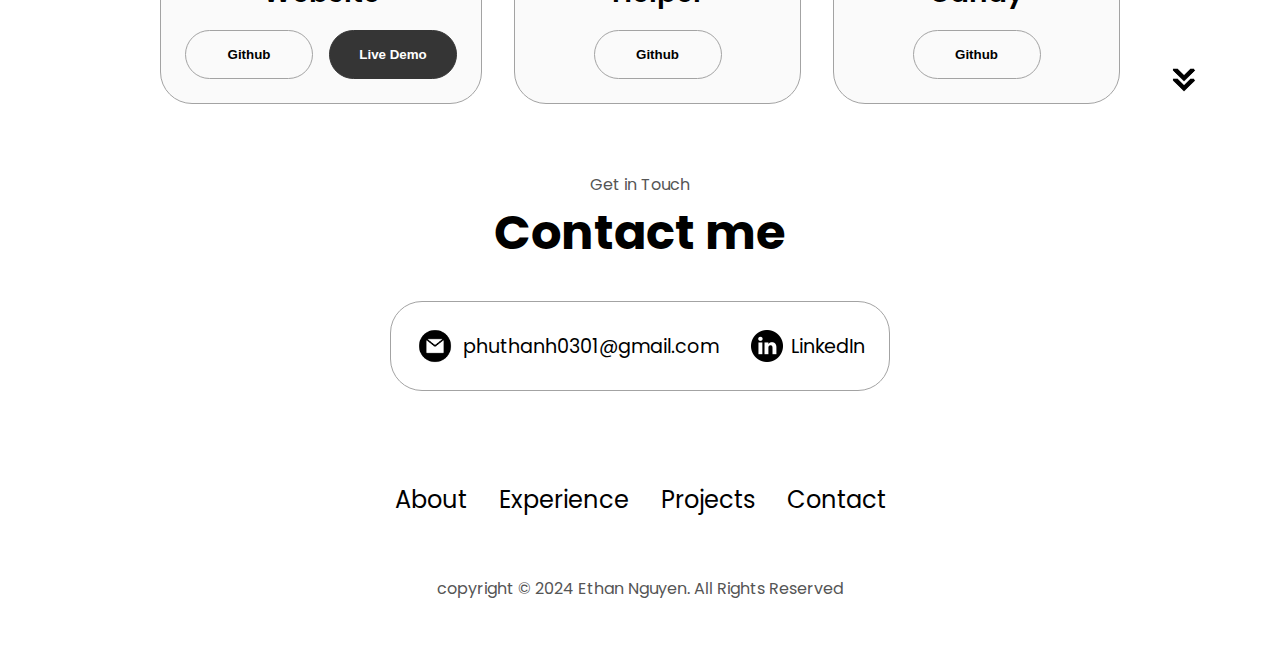
==== commit d5d64eaf: "08/26 update" ====
--- a/index.html
+++ b/index.html
@@ -44,7 +44,7 @@
             <h1 class="title">Ethan</h1>
             <p class="section__text__p2">Full-stack developer</p>
             <div class="btn-container">
-                <button class="btn btn-color-2" onclick="window.open('./assets/Ethan-resume2024(1.1).pdf')">Download CV</button>
+                <button class="btn btn-color-2" onclick="window.open('./assets/Ethan-resume-SWE-2025.pdf')">Download Resume</button>
                 <button class="btn btn-color-1" onclick="location.href='#contact'">Contact Info</button>
             </div>
             <div id="socials-container">
@@ -197,7 +197,7 @@
                 <h2 class="experience-sub-title project-title">Fanta Movie Website</h2>
                 <div class="btn-container">
                     <button class="btn btn-color-2 project-btn" onclick="location.href='https://github.com/HuyLemm/Fanta'">Github</button>
-                    <button class="btn btn-color-1" onclick="location.href='https://github.com/HuyLemm/Fanta'">Live Demo</button>
+                    <button class="btn btn-color-1" onclick="location.href='https://fanta-cutie.vercel.app/?fbclid=IwZXh0bgNhZW0CMTEAAR1rWOcKCyBOrXoVwzeTWSRqDnywahluW4rqHY7hqmdOTDWxkJ0HDzAnnzg_aem_-YYqewxF28V9ay_PIqOcZA'">Live Demo</button>
                 </div>
             </div>
             <div class="details-container color-container">
@@ -211,11 +211,11 @@
             </div>
             <div class="details-container color-container">
                 <div class="article-container">
-                    <img src="./assets/photo.png" alt="project-3" class="project-img">
-                </div>
-                <h2 class="experience-sub-title project-title">Photo Blog</h2>
+                    <img src="./assets/Screenshot 2024-08-26 154537.png" alt="project-3" class="project-img">
+                </div>
+                <h2 class="experience-sub-title project-title">Museum of Candy</h2>
                 <div class="btn-container">
-                    <button class="btn btn-color-2 project-btn" onclick="location.href='https://github.com/phuthanh03012003/Photo'">Github</button>
+                    <button class="btn btn-color-2 project-btn" onclick="location.href='https://github.com/phuthanh03012003/MuseumOfCandy'">Github</button>
                 </div>
             </div>
         </div>
